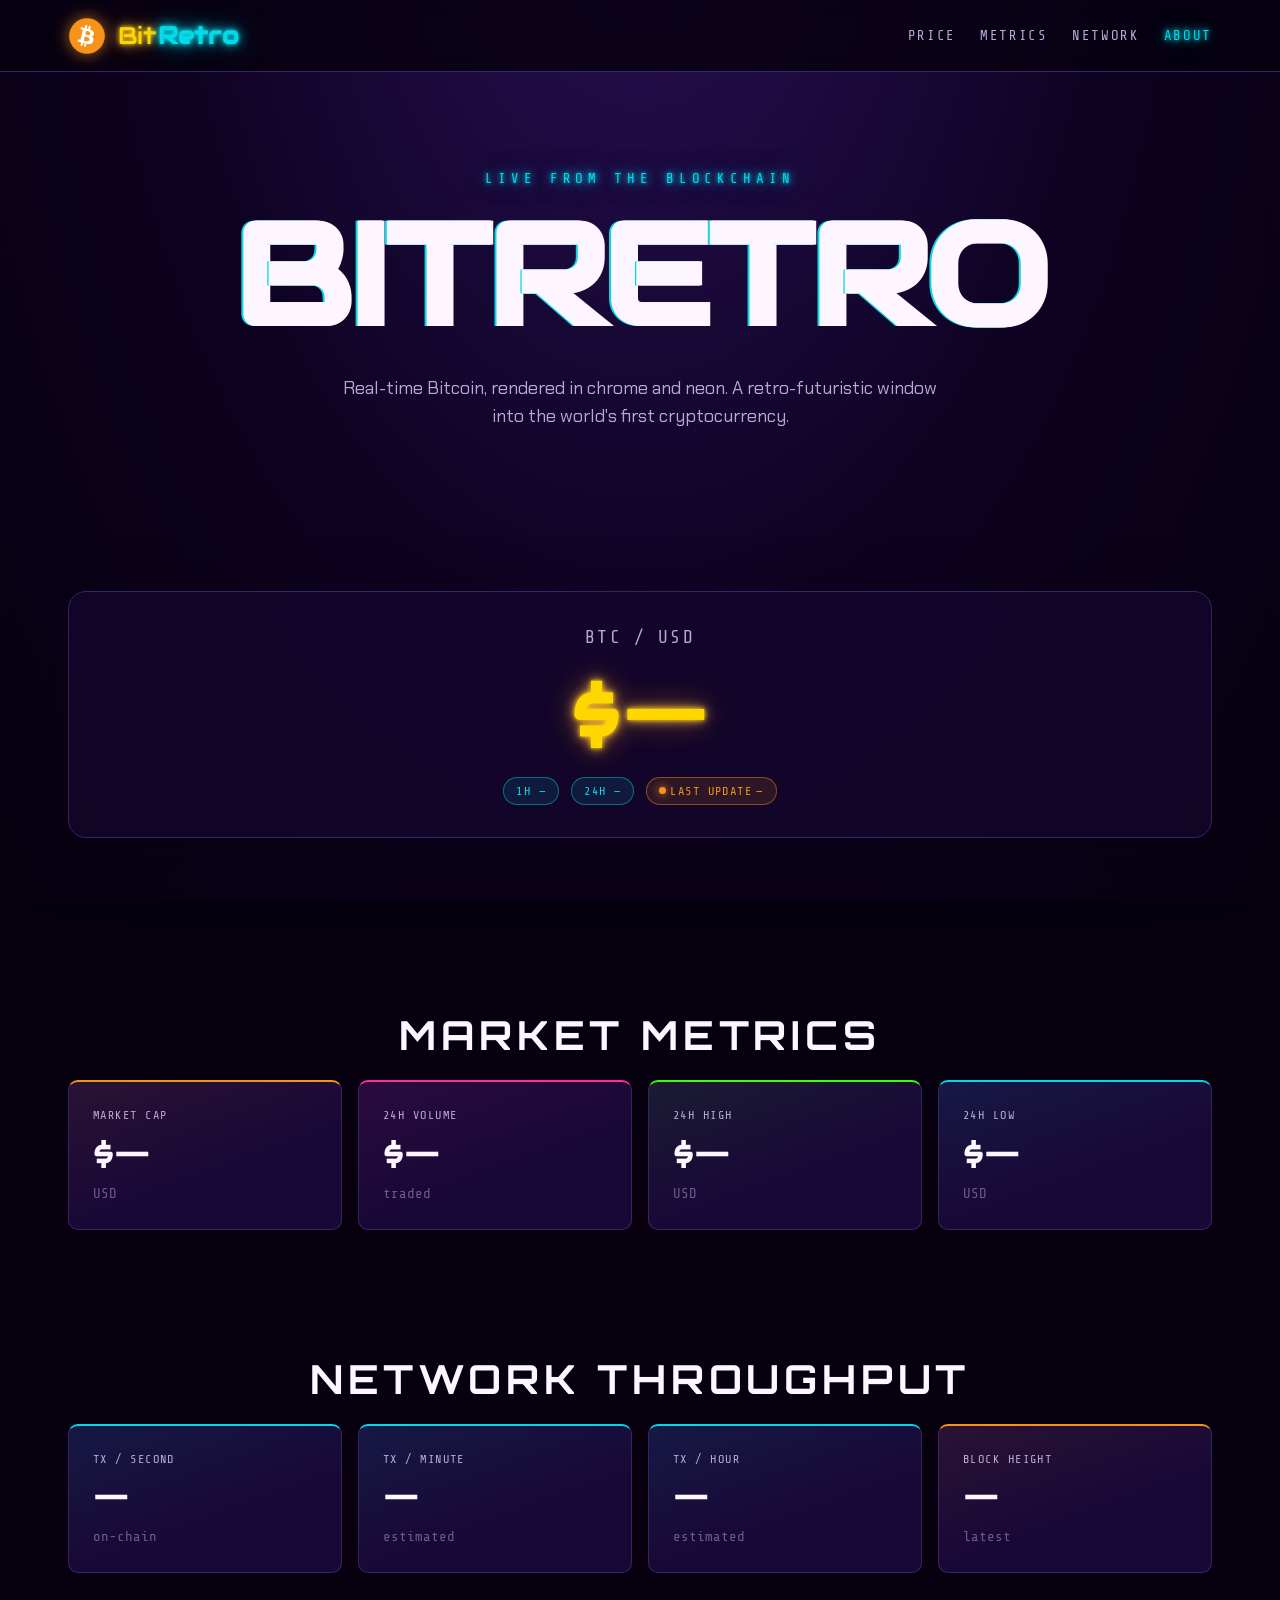
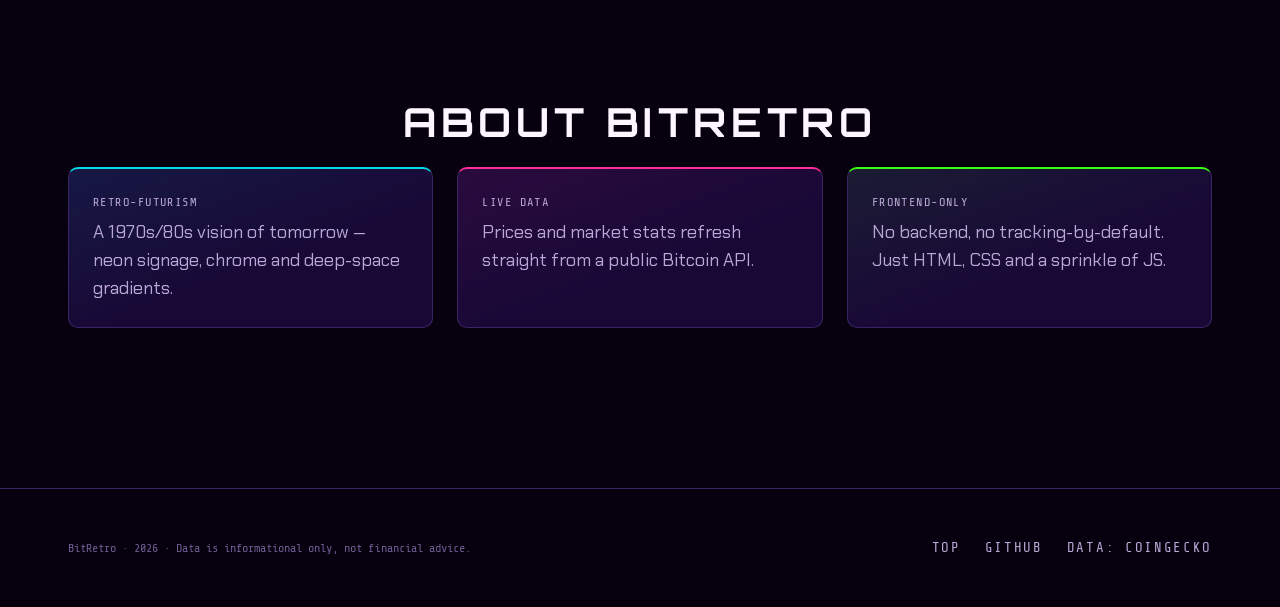
==== index.html @ c6a6f0e5 "feat(T02): base HTML/CSS/JS structure - index.html: semantic page shell — header (inline Bitcoin log" ====
<!DOCTYPE html>
<html lang="en">
<head>
  <meta charset="UTF-8" />
  <meta name="viewport" content="width=device-width, initial-scale=1.0" />
  <title>BitRetro — Live Bitcoin, Retro-Futurised</title>
  <meta name="description" content="BitRetro: real-time Bitcoin price and market data wrapped in a 1970s/80s retro-futuristic, glam-disco design." />

  <!-- T01 design system -->
  <link rel="stylesheet" href="css/fonts.css" />
  <link rel="stylesheet" href="css/tokens.css" />
  <link rel="stylesheet" href="css/animations.css" />
  <link rel="stylesheet" href="css/components.css" />
  <!-- T02 structure -->
  <link rel="stylesheet" href="css/base.css" />
  <link rel="stylesheet" href="css/layout.css" />
</head>
<body>
  <a class="skip-link" href="#main">Skip to content</a>

  <!-- ===================== HEADER ===================== -->
  <header class="site-header">
    <div class="container site-header__inner">
      <a class="brand" href="#top" aria-label="BitRetro home">
        <!-- Bitcoin logo (inline SVG) -->
        <svg class="brand__logo" viewBox="0 0 64 64" role="img" aria-label="Bitcoin logo">
          <circle cx="32" cy="32" r="30" fill="#f7931a" />
          <path fill="#fff" d="M43.6 28.3c.6-3.9-2.4-6-6.4-7.4l1.3-5.2-3.2-.8-1.3 5c-.8-.2-1.7-.4-2.6-.6l1.3-5.1-3.2-.8-1.3 5.2c-.7-.2-1.4-.3-2-.5v0l-4.4-1.1-.8 3.4s2.4.5 2.3.6c1.3.3 1.5 1.2 1.5 1.9l-1.5 6c.1 0 .2.1.3.1-.1 0-.2-.1-.3-.1l-2.1 8.4c-.2.4-.6 1-1.5.8 0 .1-2.3-.6-2.3-.6l-1.6 3.7 4.2 1c.8.2 1.5.4 2.3.6l-1.3 5.3 3.2.8 1.3-5.2c.9.2 1.7.5 2.6.7l-1.3 5.1 3.2.8 1.3-5.3c5.4 1 9.5.6 11.2-4.3 1.4-3.9-.1-6.2-2.9-7.7 2.1-.5 3.6-1.8 4-4.6zm-7.2 10.2c-1 3.9-7.5 1.8-9.7 1.3l1.7-6.9c2.1.5 8.9 1.6 8 5.6zm1-10.3c-.9 3.6-6.4 1.8-8.2 1.3l1.6-6.3c1.8.5 7.5 1.3 6.6 5z" />
        </svg>
        <span class="brand__name">Bit<b>Retro</b></span>
      </a>

      <nav class="nav" id="primary-nav" aria-label="Primary">
        <a class="nav__link" href="#price" aria-current="page">Price</a>
        <a class="nav__link" href="#metrics">Metrics</a>
        <a class="nav__link" href="#network">Network</a>
        <a class="nav__link" href="#about">About</a>
      </nav>

      <button class="nav-toggle" type="button" aria-expanded="false" aria-controls="primary-nav" aria-label="Toggle navigation">
        <span class="nav-toggle__bar" aria-hidden="true"></span>
      </button>
    </div>
  </header>

  <!-- ===================== MAIN ===================== -->
  <main class="main" id="main">
    <span id="top"></span>

    <!-- Hero -->
    <section class="hero container" aria-labelledby="hero-title">
      <p class="eyebrow hero__eyebrow">
        <span class="pill__dot anim-blink" style="color:var(--color-neon-green)"></span>
        Live from the blockchain
      </p>
      <h1 class="hero__title glitch" id="hero-title" data-text="BITRETRO">BITRETRO</h1>
      <p class="hero__subtitle">
        Real-time Bitcoin, rendered in chrome and neon. A retro-futuristic
        window into the world's first cryptocurrency.
      </p>
    </section>

    <!-- Price board -->
    <section class="section container" id="price" aria-labelledby="price-title">
      <h2 class="sr-only" id="price-title">Bitcoin price</h2>
      <div class="panel price-board">
        <div class="price-board__main">
          <span class="price-board__label">BTC / USD</span>
          <span class="price-board__price" id="btc-price" data-field="price">$—</span>
          <div class="price-board__deltas">
            <span class="pill" id="btc-change-1h" data-field="change1h">1h —</span>
            <span class="pill" id="btc-change-24h" data-field="change24h">24h —</span>
            <span class="pill pill--gold"><span class="pill__dot"></span>Last update <span id="last-update" data-field="updated">—</span></span>
          </div>
        </div>
      </div>
    </section>

    <!-- Market metrics -->
    <section class="section container" id="metrics" aria-labelledby="metrics-title">
      <div class="section__head">
        <h2 class="section__title">Market Metrics</h2>
      </div>
      <div class="stats">
        <article class="card card--gold">
          <span class="card__label">Market Cap</span>
          <span class="card__value" id="market-cap" data-field="marketCap">$—</span>
          <span class="card__sub">USD</span>
        </article>
        <article class="card card--magenta">
          <span class="card__label">24h Volume</span>
          <span class="card__value" id="volume" data-field="volume">$—</span>
          <span class="card__sub">traded</span>
        </article>
        <article class="card card--green">
          <span class="card__label">24h High</span>
          <span class="card__value" id="high-24h" data-field="high24h">$—</span>
          <span class="card__sub">USD</span>
        </article>
        <article class="card">
          <span class="card__label">24h Low</span>
          <span class="card__value" id="low-24h" data-field="low24h">$—</span>
          <span class="card__sub">USD</span>
        </article>
      </div>
    </section>

    <!-- Network throughput -->
    <section class="section container" id="network" aria-labelledby="network-title">
      <div class="section__head">
        <h2 class="section__title">Network Throughput</h2>
      </div>
      <div class="stats">
        <article class="card">
          <span class="card__label">Tx / Second</span>
          <span class="card__value" id="tps" data-field="tps">—</span>
          <span class="card__sub">on-chain</span>
        </article>
        <article class="card">
          <span class="card__label">Tx / Minute</span>
          <span class="card__value" id="tpm" data-field="tpm">—</span>
          <span class="card__sub">estimated</span>
        </article>
        <article class="card">
          <span class="card__label">Tx / Hour</span>
          <span class="card__value" id="tph" data-field="tph">—</span>
          <span class="card__sub">estimated</span>
        </article>
        <article class="card card--gold">
          <span class="card__label">Block Height</span>
          <span class="card__value" id="block-height" data-field="blockHeight">—</span>
          <span class="card__sub">latest</span>
        </article>
      </div>
    </section>

    <!-- About -->
    <section class="section container" id="about" aria-labelledby="about-title">
      <div class="section__head">
        <h2 class="section__title">About BitRetro</h2>
      </div>
      <div class="about__grid">
        <div class="card">
          <span class="card__label">Retro-futurism</span>
          <p style="color:var(--color-ink-muted)">A 1970s/80s vision of tomorrow — neon signage, chrome and deep-space gradients.</p>
        </div>
        <div class="card card--magenta">
          <span class="card__label">Live data</span>
          <p style="color:var(--color-ink-muted)">Prices and market stats refresh straight from a public Bitcoin API.</p>
        </div>
        <div class="card card--green">
          <span class="card__label">Frontend-only</span>
          <p style="color:var(--color-ink-muted)">No backend, no tracking-by-default. Just HTML, CSS and a sprinkle of JS.</p>
        </div>
      </div>
    </section>
  </main>

  <!-- ===================== FOOTER ===================== -->
  <footer class="site-footer">
    <div class="container site-footer__inner">
      <p class="site-footer__note">
        BitRetro &middot; <span id="year">2026</span> &middot; Data is informational only, not financial advice.
      </p>
      <nav class="site-footer__links" aria-label="Footer">
        <a class="nav__link" href="#top">Top</a>
        <a class="nav__link" href="https://github.com/agntdev/bitretro" rel="noopener" target="_blank">GitHub</a>
        <a class="nav__link" href="https://www.coingecko.com" rel="noopener" target="_blank">Data: CoinGecko</a>
      </nav>
    </div>
  </footer>

  <!-- T02 base behaviour -->
  <script src="js/main.js" defer></script>
</body>
</html>
---- css/fonts.css ----
/* ============================================================================
   BitRetro — Typography / Webfonts
   T01: Design System with Retro-Futuristic Aesthetics
   ----------------------------------------------------------------------------
   Curated 1970s/1980s-flavoured typefaces, loaded from Google Fonts:

     Audiowide      — chrome/retro display, big numerals & hero text
     Orbitron       — geometric sci-fi headings
     Chakra Petch   — squared techno body text
     Share Tech Mono— terminal mono for data read-outs
     VT323          — CRT/arcade monospace
     Press Start 2P — 8-bit pixel accents

   `display=swap` keeps text visible while the fonts download.
   ========================================================================== */

@import url("https://fonts.googleapis.com/css2?family=Audiowide&family=Orbitron:wght@400;600;700;900&family=Chakra+Petch:wght@300;400;500;600;700&family=Share+Tech+Mono&family=VT323&family=Press+Start+2P&display=swap");
---- css/tokens.css ----
/* ============================================================================
   BitRetro — Design Tokens
   T01: Design System with Retro-Futuristic Aesthetics
   ----------------------------------------------------------------------------
   A single source of truth for color, typography, spacing, radii, shadows and
   neon glow effects. Everything downstream (layout, components, effects) reads
   from these CSS custom properties so the whole site stays visually coherent.

   Aesthetic: 1970s/1980s retro-futurism + glam-disco — deep-space backdrops,
   neon signage, chrome highlights and Bitcoin gold.
   ========================================================================== */

:root {
  /* --- Core palette: Neon ------------------------------------------------ */
  --color-neon-magenta: #ff2d95;
  --color-neon-pink:    #ff4fd8;
  --color-neon-cyan:    #05d9e8;
  --color-neon-blue:    #2de2e6;
  --color-neon-purple:  #b026ff;
  --color-neon-violet:  #7a04eb;
  --color-neon-green:   #39ff14;
  --color-neon-orange:  #ff6b35;

  /* --- Brand: Bitcoin & disco gold -------------------------------------- */
  --color-bitcoin:      #f7931a;  /* canonical Bitcoin orange */
  --color-bitcoin-lite: #ffb84d;
  --color-gold:         #ffd700;
  --color-gold-deep:    #c89b00;

  /* --- Deep-space backdrops --------------------------------------------- */
  --color-bg-900: #07010f;  /* near-black, page base */
  --color-bg-800: #0d0220;  /* primary surface */
  --color-bg-700: #14072e;  /* raised surface */
  --color-bg-600: #1d0a40;  /* cards / panels */
  --color-bg-500: #2a1158;  /* hover / active */

  /* --- Ink ------------------------------------------------------------- */
  --color-ink:         #fdf5ff;  /* primary text */
  --color-ink-muted:   #b9a8d6;  /* secondary text */
  --color-ink-faint:   #6e5b91;  /* tertiary / disabled */
  --color-line:        #3a2363;  /* hairline borders */

  /* --- Semantic --------------------------------------------------------- */
  --color-up:    var(--color-neon-green);   /* price up   */
  --color-down:  var(--color-neon-magenta); /* price down */
  --color-accent:   var(--color-neon-cyan);
  --color-accent-2: var(--color-neon-magenta);

  /* --- Gradients -------------------------------------------------------- */
  --grad-sunset:  linear-gradient(120deg, #ff2d95 0%, #ff6b35 50%, #ffd700 100%);
  --grad-vapor:   linear-gradient(120deg, #b026ff 0%, #ff2d95 50%, #05d9e8 100%);
  --grad-chrome:  linear-gradient(180deg, #fdf5ff 0%, #b9a8d6 45%, #6e5b91 55%, #fdf5ff 100%);
  --grad-disco:   conic-gradient(from 0deg, #ff2d95, #b026ff, #05d9e8, #39ff14, #ffd700, #ff6b35, #ff2d95);
  --grad-space:   radial-gradient(ellipse at 50% -20%, #2a1158 0%, #0d0220 55%, #07010f 100%);

  /* --- Typography: families -------------------------------------------- */
  /* Loaded via fonts.css (Google Fonts). System fallbacks keep the layout
     readable before the webfonts arrive. */
  --font-display: "Audiowide", "Orbitron", "Trebuchet MS", sans-serif;
  --font-heading: "Orbitron", "Audiowide", "Trebuchet MS", sans-serif;
  --font-body:    "Chakra Petch", "Rajdhani", system-ui, sans-serif;
  --font-mono:    "Share Tech Mono", "VT323", ui-monospace, monospace;
  --font-crt:     "VT323", "Share Tech Mono", ui-monospace, monospace;
  --font-pixel:   "Press Start 2P", "VT323", monospace;

  /* --- Typography: fluid scale (clamp = mobile → desktop) -------------- */
  --fs-2xs: clamp(0.625rem, 0.60rem + 0.2vw, 0.75rem);
  --fs-xs:  clamp(0.75rem, 0.72rem + 0.25vw, 0.875rem);
  --fs-sm:  clamp(0.875rem, 0.84rem + 0.3vw, 1rem);
  --fs-md:  clamp(1rem, 0.95rem + 0.4vw, 1.125rem);
  --fs-lg:  clamp(1.25rem, 1.10rem + 0.7vw, 1.5rem);
  --fs-xl:  clamp(1.75rem, 1.40rem + 1.6vw, 2.5rem);
  --fs-2xl: clamp(2.5rem, 1.90rem + 3vw, 4rem);
  --fs-3xl: clamp(3.25rem, 2.20rem + 5vw, 6rem);
  --fs-hero: clamp(4rem, 2.5rem + 8vw, 9rem);

  --lh-tight: 1.05;
  --lh-snug:  1.25;
  --lh-base:  1.55;

  --ls-tight:  -0.01em;
  --ls-normal: 0.01em;
  --ls-wide:   0.12em;
  --ls-mega:   0.35em;

  /* --- Spacing scale (4px base) ---------------------------------------- */
  --space-0:  0;
  --space-1:  0.25rem;
  --space-2:  0.5rem;
  --space-3:  0.75rem;
  --space-4:  1rem;
  --space-5:  1.5rem;
  --space-6:  2rem;
  --space-7:  3rem;
  --space-8:  4rem;
  --space-9:  6rem;
  --space-10: 8rem;

  /* --- Layout ----------------------------------------------------------- */
  --container-max: 1240px;
  --container-pad: clamp(1rem, 4vw, 3rem);
  --header-h: 4.5rem;

  /* --- Radii ------------------------------------------------------------ */
  --radius-sm:  4px;
  --radius-md:  10px;
  --radius-lg:  18px;
  --radius-xl:  28px;
  --radius-pill: 999px;

  /* --- Borders ---------------------------------------------------------- */
  --border-hair: 1px solid var(--color-line);
  --border-neon: 1px solid color-mix(in srgb, var(--color-neon-cyan) 60%, transparent);

  /* --- Shadows & neon glows -------------------------------------------- */
  --shadow-1: 0 2px 10px rgba(0, 0, 0, 0.45);
  --shadow-2: 0 8px 30px rgba(0, 0, 0, 0.55);
  --shadow-panel: 0 18px 60px rgba(8, 1, 20, 0.7);

  /* Reusable neon halos — apply as text-shadow or box-shadow */
  --glow-cyan:    0 0 4px #05d9e8, 0 0 12px #05d9e8, 0 0 28px rgba(5, 217, 232, 0.55);
  --glow-magenta: 0 0 4px #ff2d95, 0 0 12px #ff2d95, 0 0 28px rgba(255, 45, 149, 0.55);
  --glow-purple:  0 0 4px #b026ff, 0 0 12px #b026ff, 0 0 30px rgba(176, 38, 255, 0.55);
  --glow-gold:    0 0 4px #ffd700, 0 0 12px #ffb84d, 0 0 30px rgba(247, 147, 26, 0.55);
  --glow-green:   0 0 4px #39ff14, 0 0 12px #39ff14, 0 0 28px rgba(57, 255, 20, 0.5);
  --glow-soft:    0 0 18px rgba(176, 38, 255, 0.35);

  /* --- Motion ----------------------------------------------------------- */
  --ease-out:  cubic-bezier(0.16, 1, 0.3, 1);
  --ease-in-out: cubic-bezier(0.65, 0, 0.35, 1);
  --ease-back: cubic-bezier(0.34, 1.56, 0.64, 1);
  --dur-fast: 140ms;
  --dur-med:  280ms;
  --dur-slow: 600ms;

  /* --- Elevation / z-index --------------------------------------------- */
  --z-bg:      0;
  --z-base:    1;
  --z-overlay: 50;
  --z-header:  100;
  --z-modal:   1000;
}

/* Honour user preference for reduced motion at the token layer so every
   animation defined elsewhere can opt into stillness. */
@media (prefers-reduced-motion: reduce) {
  :root {
    --dur-fast: 0ms;
    --dur-med:  0ms;
    --dur-slow: 0ms;
  }
}
---- css/animations.css ----
/* ============================================================================
   BitRetro — Animations & Glitch Primitives
   T01: Design System with Retro-Futuristic Aesthetics
   ----------------------------------------------------------------------------
   Reusable keyframes + utility classes that any component can opt into.
   Effect *applications* (scanline overlay, disco ball, etc.) live in T05;
   this file ships the shared motion vocabulary they build on.
   ========================================================================== */

/* --- Keyframes --------------------------------------------------------- */

/* Steady neon breathing — pulses a text/box glow up and down. */
@keyframes neon-pulse {
  0%, 100% { filter: brightness(1);    opacity: 1; }
  50%      { filter: brightness(1.35); opacity: 0.92; }
}

/* Flicker like a tired neon tube. */
@keyframes neon-flicker {
  0%, 18%, 22%, 25%, 53%, 57%, 100% { opacity: 1; }
  20%, 24%, 55% { opacity: 0.35; }
}

/* RGB split glitch — chromatic aberration shudder. */
@keyframes glitch-shift {
  0%   { transform: translate(0); }
  20%  { transform: translate(-2px, 1px); }
  40%  { transform: translate(2px, -1px); }
  60%  { transform: translate(-1px, -1px); }
  80%  { transform: translate(1px, 1px); }
  100% { transform: translate(0); }
}

/* Clip-path jitter used by the ::before/::after glitch layers. */
@keyframes glitch-clip {
  0%   { clip-path: inset(0 0 85% 0); }
  20%  { clip-path: inset(40% 0 40% 0); }
  40%  { clip-path: inset(75% 0 5% 0); }
  60%  { clip-path: inset(15% 0 60% 0); }
  80%  { clip-path: inset(55% 0 25% 0); }
  100% { clip-path: inset(0 0 90% 0); }
}

/* Scanlines drifting down a CRT. */
@keyframes scanline-drift {
  from { background-position-y: 0; }
  to   { background-position-y: 100vh; }
}

/* Slow rotation for the disco ball / radial accents. */
@keyframes spin {
  to { transform: rotate(360deg); }
}

/* Animated gradient wash for chrome/vapor text. */
@keyframes gradient-pan {
  0%   { background-position: 0% 50%; }
  50%  { background-position: 100% 50%; }
  100% { background-position: 0% 50%; }
}

/* Gentle float for hero elements. */
@keyframes float {
  0%, 100% { transform: translateY(0); }
  50%      { transform: translateY(-10px); }
}

/* Fade + rise entrance. */
@keyframes rise-in {
  from { opacity: 0; transform: translateY(16px); }
  to   { opacity: 1; transform: translateY(0); }
}

/* Blink for CRT cursors / live dots. */
@keyframes blink {
  0%, 49%  { opacity: 1; }
  50%, 100% { opacity: 0.15; }
}

/* --- Utility classes --------------------------------------------------- */

.anim-pulse   { animation: neon-pulse 2.6s ease-in-out infinite; }
.anim-flicker { animation: neon-flicker 4s steps(1) infinite; }
.anim-float   { animation: float 6s ease-in-out infinite; }
.anim-spin    { animation: spin 12s linear infinite; }
.anim-blink   { animation: blink 1.1s steps(1) infinite; }
.anim-rise    { animation: rise-in var(--dur-slow) var(--ease-out) both; }

/* Drop-in glitch text. Wrap text and mirror it into a `data-text` attribute:
   <span class="glitch" data-text="BITRETRO">BITRETRO</span> */
.glitch {
  position: relative;
  display: inline-block;
}
.glitch::before,
.glitch::after {
  content: attr(data-text);
  position: absolute;
  inset: 0;
  pointer-events: none;
}
.glitch::before {
  left: 2px;
  text-shadow: -2px 0 var(--color-neon-magenta);
  animation: glitch-clip 2.6s steps(2) infinite, glitch-shift 2.6s ease-in-out infinite;
}
.glitch::after {
  left: -2px;
  text-shadow: -2px 0 var(--color-neon-cyan);
  animation: glitch-clip 3.1s steps(2) infinite reverse, glitch-shift 3.1s ease-in-out infinite reverse;
}

/* One-shot glitch burst — add the class, e.g. on a data refresh, then remove. */
.glitch-burst {
  animation: glitch-shift 320ms steps(2) 1;
}

/* Animated gradient text helper. */
.text-gradient {
  background: var(--grad-vapor);
  background-size: 220% 220%;
  -webkit-background-clip: text;
  background-clip: text;
  color: transparent;
  animation: gradient-pan 8s ease infinite;
}

/* Respect reduced-motion: freeze everything in a calm resting state. */
@media (prefers-reduced-motion: reduce) {
  .anim-pulse, .anim-flicker, .anim-float, .anim-spin, .anim-blink,
  .anim-rise, .glitch::before, .glitch::after, .glitch-burst, .text-gradient {
    animation: none !important;
  }
  .glitch::before, .glitch::after { opacity: 0; }
}
---- css/components.css ----
/* ============================================================================
   BitRetro — UI Component Templates
   T01: Design System with Retro-Futuristic Aesthetics
   ----------------------------------------------------------------------------
   Reusable, token-driven component classes (buttons, cards, pills, panels,
   badges). BEM-friendly naming so the page layout built in T02 can compose
   them directly. Showcased live in styleguide.html.
   ========================================================================== */

/* --- Buttons ---------------------------------------------------------- */
.btn {
  --btn-accent: var(--color-neon-cyan);
  display: inline-flex;
  align-items: center;
  gap: var(--space-2);
  padding: var(--space-3) var(--space-5);
  font-family: var(--font-heading);
  font-size: var(--fs-sm);
  font-weight: 600;
  letter-spacing: var(--ls-wide);
  text-transform: uppercase;
  text-decoration: none;
  color: var(--color-ink);
  background: color-mix(in srgb, var(--btn-accent) 12%, transparent);
  border: 1px solid var(--btn-accent);
  border-radius: var(--radius-pill);
  cursor: pointer;
  transition: transform var(--dur-fast) var(--ease-out),
              box-shadow var(--dur-med) var(--ease-out),
              background var(--dur-med) var(--ease-out);
}
.btn:hover {
  background: color-mix(in srgb, var(--btn-accent) 24%, transparent);
  box-shadow: 0 0 4px var(--btn-accent), 0 0 18px color-mix(in srgb, var(--btn-accent) 60%, transparent);
  transform: translateY(-2px);
}
.btn:active { transform: translateY(0); }
.btn:focus-visible {
  outline: 2px solid var(--color-gold);
  outline-offset: 3px;
}
.btn--primary { --btn-accent: var(--color-neon-magenta); }
.btn--gold    { --btn-accent: var(--color-bitcoin); }
.btn--ghost {
  background: transparent;
  border-color: var(--color-line);
  color: var(--color-ink-muted);
}
.btn--ghost:hover {
  color: var(--color-ink);
  border-color: var(--color-neon-cyan);
}

/* --- Pills / badges --------------------------------------------------- */
.pill {
  display: inline-flex;
  align-items: center;
  gap: var(--space-1);
  padding: var(--space-1) var(--space-3);
  font-family: var(--font-mono);
  font-size: var(--fs-2xs);
  letter-spacing: var(--ls-wide);
  text-transform: uppercase;
  color: var(--color-neon-cyan);
  background: color-mix(in srgb, var(--color-neon-cyan) 10%, transparent);
  border: 1px solid color-mix(in srgb, var(--color-neon-cyan) 45%, transparent);
  border-radius: var(--radius-pill);
}
.pill--up   { color: var(--color-up);   background: color-mix(in srgb, var(--color-up) 10%, transparent);   border-color: color-mix(in srgb, var(--color-up) 45%, transparent); }
.pill--down { color: var(--color-down); background: color-mix(in srgb, var(--color-down) 10%, transparent); border-color: color-mix(in srgb, var(--color-down) 45%, transparent); }
.pill--gold { color: var(--color-bitcoin); background: color-mix(in srgb, var(--color-bitcoin) 12%, transparent); border-color: color-mix(in srgb, var(--color-bitcoin) 45%, transparent); }

/* Live indicator dot */
.pill__dot {
  width: 7px;
  height: 7px;
  border-radius: 50%;
  background: currentColor;
  box-shadow: 0 0 8px currentColor;
}

/* --- Panel / surface -------------------------------------------------- */
.panel {
  position: relative;
  padding: var(--space-6);
  background: color-mix(in srgb, var(--color-bg-700) 75%, transparent);
  border: 1px solid var(--color-line);
  border-radius: var(--radius-lg);
  box-shadow: var(--shadow-panel);
  backdrop-filter: blur(6px);
}

/* --- Stat / data card ------------------------------------------------- */
.card {
  --card-accent: var(--color-neon-cyan);
  position: relative;
  display: flex;
  flex-direction: column;
  gap: var(--space-2);
  padding: var(--space-5);
  background:
    linear-gradient(160deg,
      color-mix(in srgb, var(--card-accent) 8%, transparent) 0%,
      transparent 60%),
    color-mix(in srgb, var(--color-bg-600) 80%, transparent);
  border: 1px solid var(--color-line);
  border-top: 2px solid var(--card-accent);
  border-radius: var(--radius-md);
  overflow: hidden;
  transition: transform var(--dur-med) var(--ease-out),
              box-shadow var(--dur-med) var(--ease-out);
}
.card:hover {
  transform: translateY(-3px);
  box-shadow: 0 12px 40px rgba(8, 1, 20, 0.7),
              0 0 22px color-mix(in srgb, var(--card-accent) 35%, transparent);
}
.card--gold    { --card-accent: var(--color-bitcoin); }
.card--magenta { --card-accent: var(--color-neon-magenta); }
.card--green   { --card-accent: var(--color-neon-green); }

.card__label {
  font-family: var(--font-mono);
  font-size: var(--fs-2xs);
  letter-spacing: var(--ls-wide);
  text-transform: uppercase;
  color: var(--color-ink-muted);
}
.card__value {
  font-family: var(--font-display);
  font-size: var(--fs-xl);
  line-height: var(--lh-tight);
  color: var(--color-ink);
}
.card__sub {
  font-family: var(--font-mono);
  font-size: var(--fs-xs);
  color: var(--color-ink-faint);
}

/* --- Section heading -------------------------------------------------- */
.eyebrow {
  font-family: var(--font-mono);
  font-size: var(--fs-xs);
  letter-spacing: var(--ls-mega);
  text-transform: uppercase;
  color: var(--color-neon-cyan);
  text-shadow: var(--glow-cyan);
}

/* --- Divider ---------------------------------------------------------- */
.hr-neon {
  height: 1px;
  border: 0;
  background: linear-gradient(90deg, transparent, var(--color-neon-purple), transparent);
  box-shadow: var(--glow-soft);
}
---- css/base.css ----
/* ============================================================================
   BitRetro — Base / Reset
   T02: Base HTML/CSS/JS Structure
   ----------------------------------------------------------------------------
   A light modern reset plus document-level defaults, all driven by the T01
   design tokens.
   ========================================================================== */

*, *::before, *::after { box-sizing: border-box; }

* { margin: 0; }

html { -webkit-text-size-adjust: 100%; scroll-behavior: smooth; }

body {
  min-height: 100vh;
  font-family: var(--font-body);
  font-size: var(--fs-md);
  line-height: var(--lh-base);
  color: var(--color-ink);
  background-color: var(--color-bg-900);
  background-image: var(--grad-space);
  background-attachment: fixed;
  -webkit-font-smoothing: antialiased;
  text-rendering: optimizeLegibility;
}

img, svg, video, canvas { display: block; max-width: 100%; }

a { color: var(--color-neon-cyan); text-decoration: none; }
a:hover { color: var(--color-neon-pink); }

ul, ol { list-style: none; padding: 0; }

button { font: inherit; color: inherit; }

h1, h2, h3, h4 {
  font-family: var(--font-heading);
  line-height: var(--lh-tight);
  font-weight: 700;
}

:focus-visible {
  outline: 2px solid var(--color-gold);
  outline-offset: 3px;
}

/* Visually-hidden but available to assistive tech. */
.sr-only {
  position: absolute;
  width: 1px; height: 1px;
  padding: 0; margin: -1px;
  overflow: hidden;
  clip: rect(0, 0, 0, 0);
  white-space: nowrap;
  border: 0;
}

/* Skip link for keyboard users. */
.skip-link {
  position: absolute;
  left: var(--space-3);
  top: -120%;
  z-index: var(--z-modal);
  padding: var(--space-2) var(--space-4);
  background: var(--color-bg-600);
  border: 1px solid var(--color-neon-cyan);
  border-radius: var(--radius-md);
  transition: top var(--dur-fast) var(--ease-out);
}
.skip-link:focus { top: var(--space-3); }

/* Shared layout container. */
.container {
  width: 100%;
  max-width: var(--container-max);
  margin-inline: auto;
  padding-inline: var(--container-pad);
}
---- css/layout.css ----
/* ============================================================================
   BitRetro — Layout (header / main / footer)
   T02: Base HTML/CSS/JS Structure
   ----------------------------------------------------------------------------
   BEM-named structural blocks for the page shell and the price board. Visual
   polish (responsive breakpoints, advanced effects) is layered on in T04/T05.
   ========================================================================== */

/* --- Site header ------------------------------------------------------ */
.site-header {
  position: sticky;
  top: 0;
  z-index: var(--z-header);
  display: flex;
  align-items: center;
  min-height: var(--header-h);
  background: color-mix(in srgb, var(--color-bg-900) 80%, transparent);
  border-bottom: var(--border-hair);
  backdrop-filter: blur(10px);
}
.site-header__inner {
  display: flex;
  align-items: center;
  justify-content: space-between;
  gap: var(--space-4);
  width: 100%;
}
.brand {
  display: inline-flex;
  align-items: center;
  gap: var(--space-3);
  font-family: var(--font-display);
  font-size: var(--fs-lg);
  letter-spacing: var(--ls-normal);
  color: var(--color-ink);
}
.brand__logo {
  width: 38px;
  height: 38px;
  filter: drop-shadow(0 0 8px rgba(247, 147, 26, 0.7));
}
.brand__name { color: var(--color-gold); text-shadow: var(--glow-gold); }
.brand__name b { color: var(--color-neon-cyan); text-shadow: var(--glow-cyan); }

/* Primary navigation */
.nav { display: flex; align-items: center; gap: var(--space-5); }
.nav__link {
  font-family: var(--font-mono);
  font-size: var(--fs-xs);
  letter-spacing: var(--ls-wide);
  text-transform: uppercase;
  color: var(--color-ink-muted);
  transition: color var(--dur-fast) var(--ease-out), text-shadow var(--dur-med);
}
.nav__link:hover,
.nav__link[aria-current="page"] {
  color: var(--color-neon-cyan);
  text-shadow: var(--glow-cyan);
}

/* Hamburger toggle (hidden on desktop, wired in T04) */
.nav-toggle {
  display: none;
  width: 44px; height: 44px;
  background: transparent;
  border: 1px solid var(--color-line);
  border-radius: var(--radius-md);
  cursor: pointer;
}
.nav-toggle__bar,
.nav-toggle__bar::before,
.nav-toggle__bar::after {
  content: "";
  display: block;
  width: 20px; height: 2px;
  margin: 0 auto;
  background: var(--color-neon-cyan);
  box-shadow: var(--glow-cyan);
  transition: transform var(--dur-fast) var(--ease-out);
}
.nav-toggle__bar { position: relative; }
.nav-toggle__bar::before { position: absolute; top: -6px; }
.nav-toggle__bar::after  { position: absolute; top: 6px; }

/* --- Main / hero ------------------------------------------------------ */
.main { display: block; }

.hero {
  padding-block: var(--space-9) var(--space-7);
  text-align: center;
}
.hero__eyebrow { justify-content: center; }
.hero__title {
  font-family: var(--font-display);
  font-size: var(--fs-hero);
  letter-spacing: var(--ls-tight);
  margin-block: var(--space-3);
}
.hero__subtitle {
  max-width: 56ch;
  margin: var(--space-3) auto 0;
  color: var(--color-ink-muted);
  font-size: var(--fs-md);
}

/* --- Price board ------------------------------------------------------ */
.price-board {
  display: grid;
  gap: var(--space-5);
  margin-block: var(--space-7);
}
.price-board__main {
  display: flex;
  flex-direction: column;
  align-items: center;
  gap: var(--space-3);
  text-align: center;
}
.price-board__label {
  font-family: var(--font-mono);
  letter-spacing: var(--ls-wide);
  text-transform: uppercase;
  color: var(--color-ink-muted);
}
.price-board__price {
  font-family: var(--font-display);
  font-size: var(--fs-3xl);
  line-height: var(--lh-tight);
  color: var(--color-gold);
  text-shadow: var(--glow-gold);
}
.price-board__deltas {
  display: flex;
  flex-wrap: wrap;
  gap: var(--space-3);
  justify-content: center;
}

/* Stat grid (uses .card from components.css) */
.stats {
  display: grid;
  grid-template-columns: repeat(4, 1fr);
  gap: var(--space-4);
}

/* Generic content section */
.section { padding-block: var(--space-8); }
.section__head { margin-bottom: var(--space-5); text-align: center; }
.section__title {
  font-family: var(--font-heading);
  font-size: var(--fs-xl);
  text-transform: uppercase;
  letter-spacing: var(--ls-wide);
}

/* About blurb */
.about__grid {
  display: grid;
  grid-template-columns: repeat(3, 1fr);
  gap: var(--space-5);
}

/* --- Footer ----------------------------------------------------------- */
.site-footer {
  margin-top: var(--space-9);
  padding-block: var(--space-7);
  border-top: var(--border-hair);
  background: color-mix(in srgb, var(--color-bg-900) 70%, transparent);
}
.site-footer__inner {
  display: flex;
  flex-wrap: wrap;
  align-items: center;
  justify-content: space-between;
  gap: var(--space-4);
}
.site-footer__links { display: flex; gap: var(--space-5); }
.site-footer__note {
  font-family: var(--font-mono);
  font-size: var(--fs-2xs);
  color: var(--color-ink-faint);
}
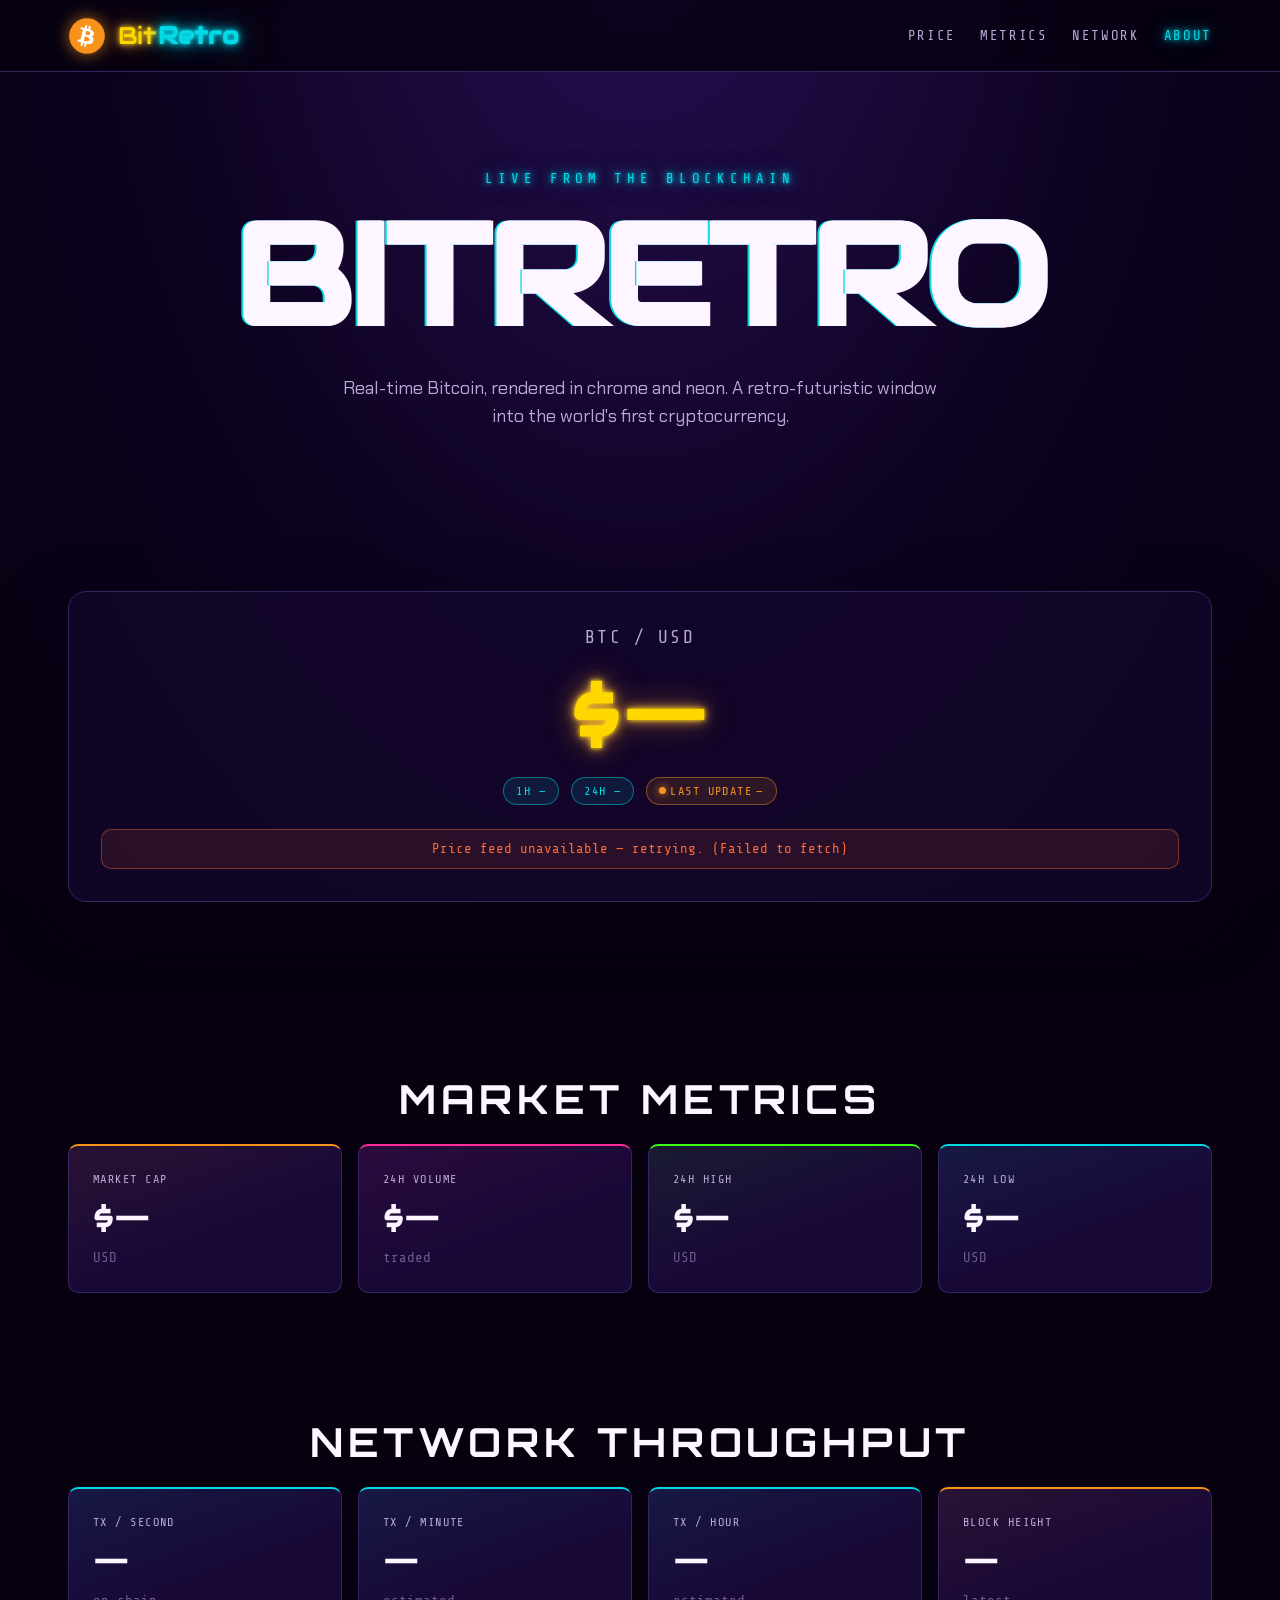
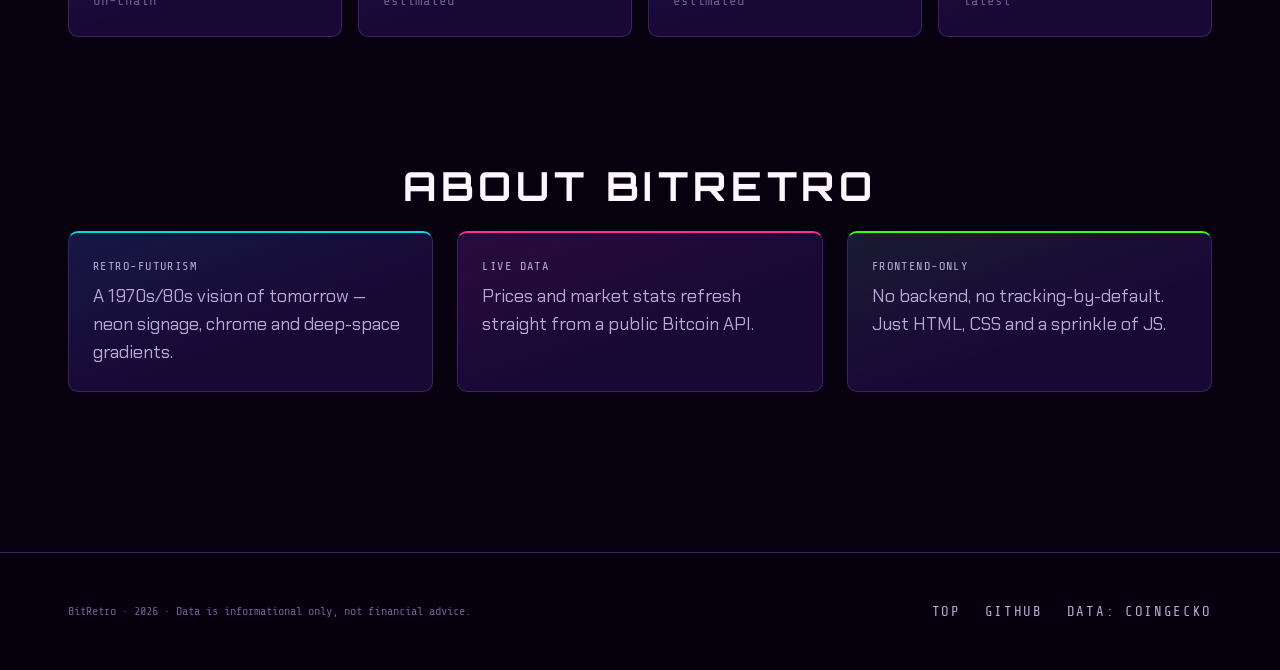
==== commit aac25cac: "feat(T03): real-time Bitcoin price tracking - js/price.js: live data layer   - CoinGecko markets API" ====
--- a/index.html
+++ b/index.html
@@ -14,6 +14,11 @@
   <!-- T02 structure -->
   <link rel="stylesheet" href="css/base.css" />
   <link rel="stylesheet" href="css/layout.css" />
+  <!-- T03 live data states -->
+  <link rel="stylesheet" href="css/data.css" />
+  <!-- Warm up the data APIs -->
+  <link rel="preconnect" href="https://api.coingecko.com" />
+  <link rel="preconnect" href="https://mempool.space" />
 </head>
 <body>
   <a class="skip-link" href="#main">Skip to content</a>
@@ -63,7 +68,7 @@
     <!-- Price board -->
     <section class="section container" id="price" aria-labelledby="price-title">
       <h2 class="sr-only" id="price-title">Bitcoin price</h2>
-      <div class="panel price-board">
+      <div class="panel price-board" aria-live="polite">
         <div class="price-board__main">
           <span class="price-board__label">BTC / USD</span>
           <span class="price-board__price" id="btc-price" data-field="price">$—</span>
@@ -73,6 +78,7 @@
             <span class="pill pill--gold"><span class="pill__dot"></span>Last update <span id="last-update" data-field="updated">—</span></span>
           </div>
         </div>
+        <p class="price-board__status" id="data-status" role="status" hidden></p>
       </div>
     </section>
 
@@ -81,7 +87,7 @@
       <div class="section__head">
         <h2 class="section__title">Market Metrics</h2>
       </div>
-      <div class="stats">
+      <div class="stats" aria-live="polite">
         <article class="card card--gold">
           <span class="card__label">Market Cap</span>
           <span class="card__value" id="market-cap" data-field="marketCap">$—</span>
@@ -110,7 +116,7 @@
       <div class="section__head">
         <h2 class="section__title">Network Throughput</h2>
       </div>
-      <div class="stats">
+      <div class="stats" aria-live="polite">
         <article class="card">
           <span class="card__label">Tx / Second</span>
           <span class="card__value" id="tps" data-field="tps">—</span>
@@ -172,5 +178,7 @@
 
   <!-- T02 base behaviour -->
   <script src="js/main.js" defer></script>
+  <!-- T03 live Bitcoin data -->
+  <script src="js/price.js" defer></script>
 </body>
 </html>
--- a/css/data.css
+++ b/css/data.css
@@ -0,0 +1,46 @@
+/* ============================================================================
+   BitRetro — Live Data States
+   T03: Real-Time Bitcoin Price Tracking
+   ----------------------------------------------------------------------------
+   Loading shimmer + status/error banner for the live data fields.
+   ========================================================================== */
+
+/* Skeleton shimmer applied to data fields while a fetch is in flight. */
+.is-loading {
+  position: relative;
+  color: transparent !important;
+  text-shadow: none !important;
+  border-radius: var(--radius-sm);
+  background-image: linear-gradient(
+    100deg,
+    color-mix(in srgb, var(--color-bg-500) 60%, transparent) 30%,
+    color-mix(in srgb, var(--color-neon-purple) 35%, transparent) 50%,
+    color-mix(in srgb, var(--color-bg-500) 60%, transparent) 70%
+  );
+  background-size: 200% 100%;
+  -webkit-background-clip: border-box;
+  background-clip: border-box;
+  animation: data-shimmer 1.1s ease-in-out infinite;
+}
+
+@keyframes data-shimmer {
+  from { background-position: 200% 0; }
+  to   { background-position: -200% 0; }
+}
+
+/* Status / error banner under the price board. */
+.price-board__status {
+  margin: 0;
+  padding: var(--space-2) var(--space-4);
+  font-family: var(--font-mono);
+  font-size: var(--fs-xs);
+  text-align: center;
+  color: var(--color-neon-orange);
+  background: color-mix(in srgb, var(--color-neon-orange) 10%, transparent);
+  border: 1px solid color-mix(in srgb, var(--color-neon-orange) 40%, transparent);
+  border-radius: var(--radius-md);
+}
+
+@media (prefers-reduced-motion: reduce) {
+  .is-loading { animation: none; }
+}
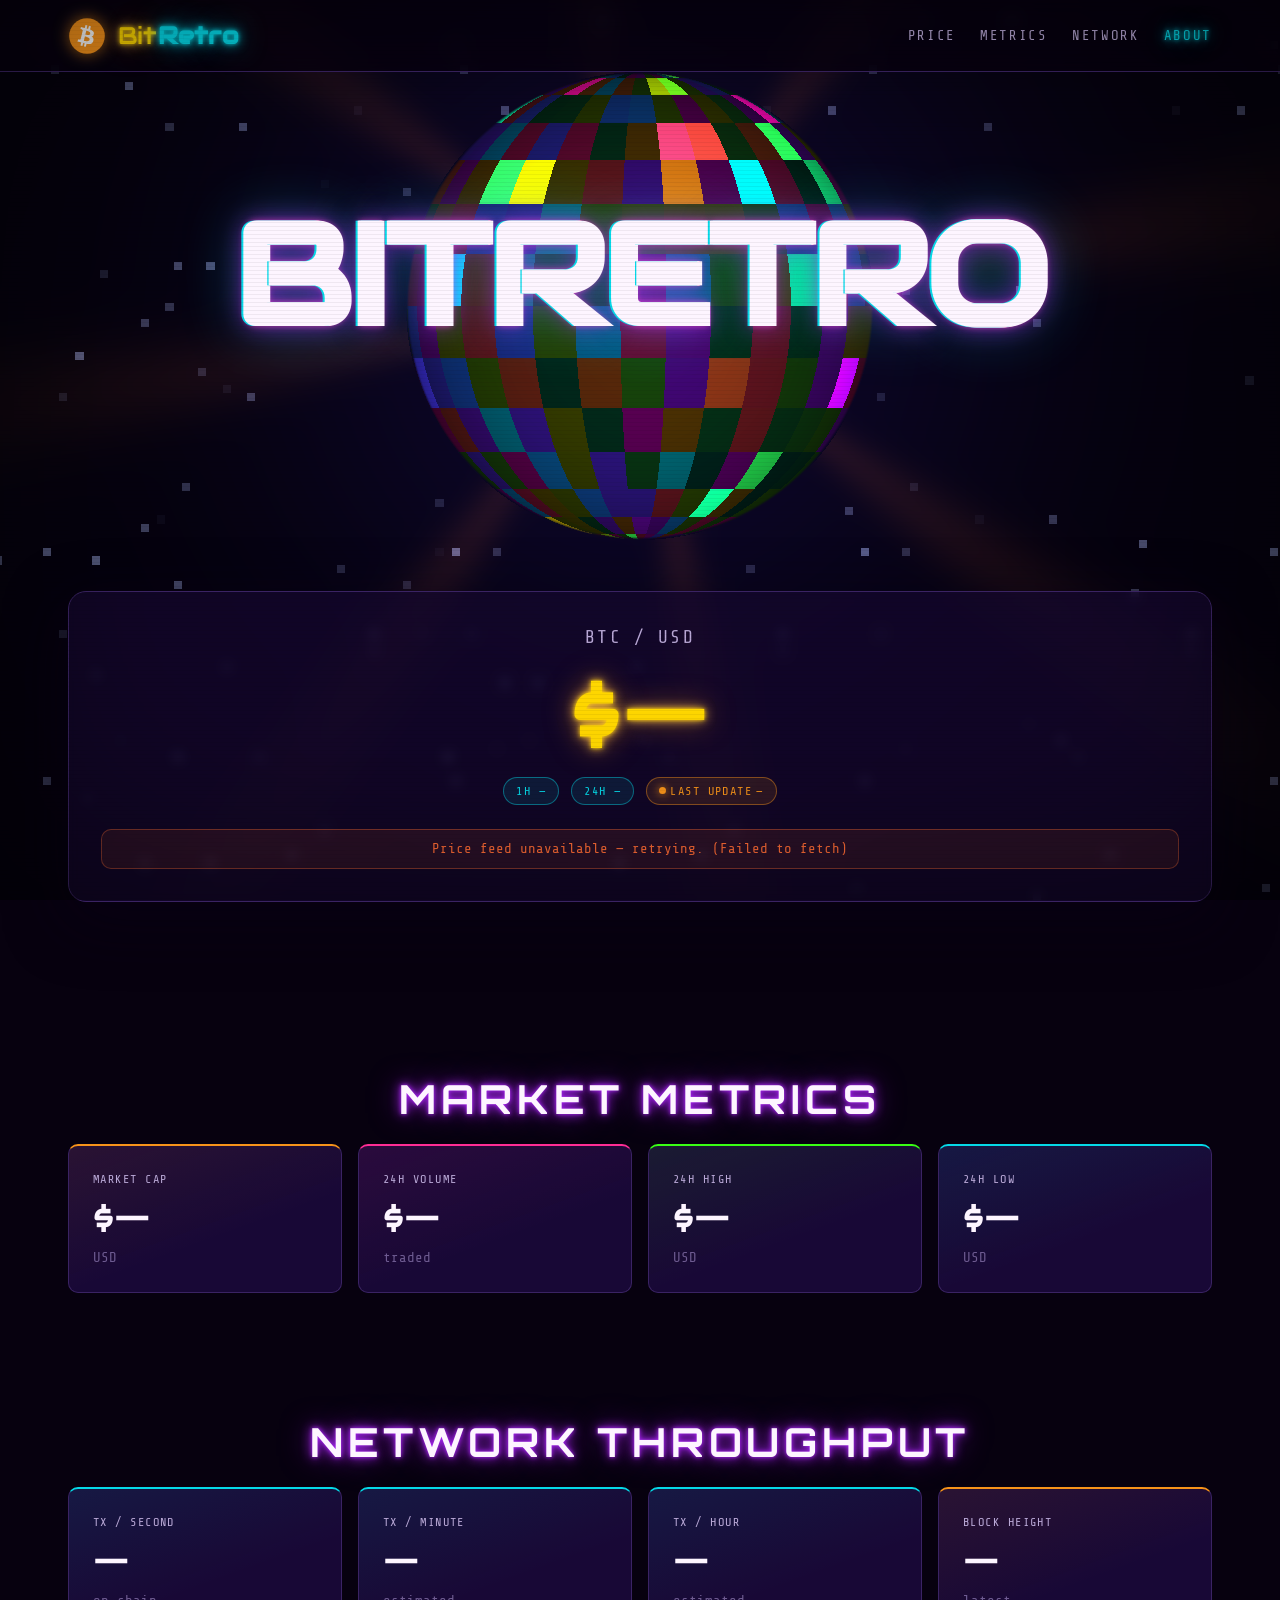
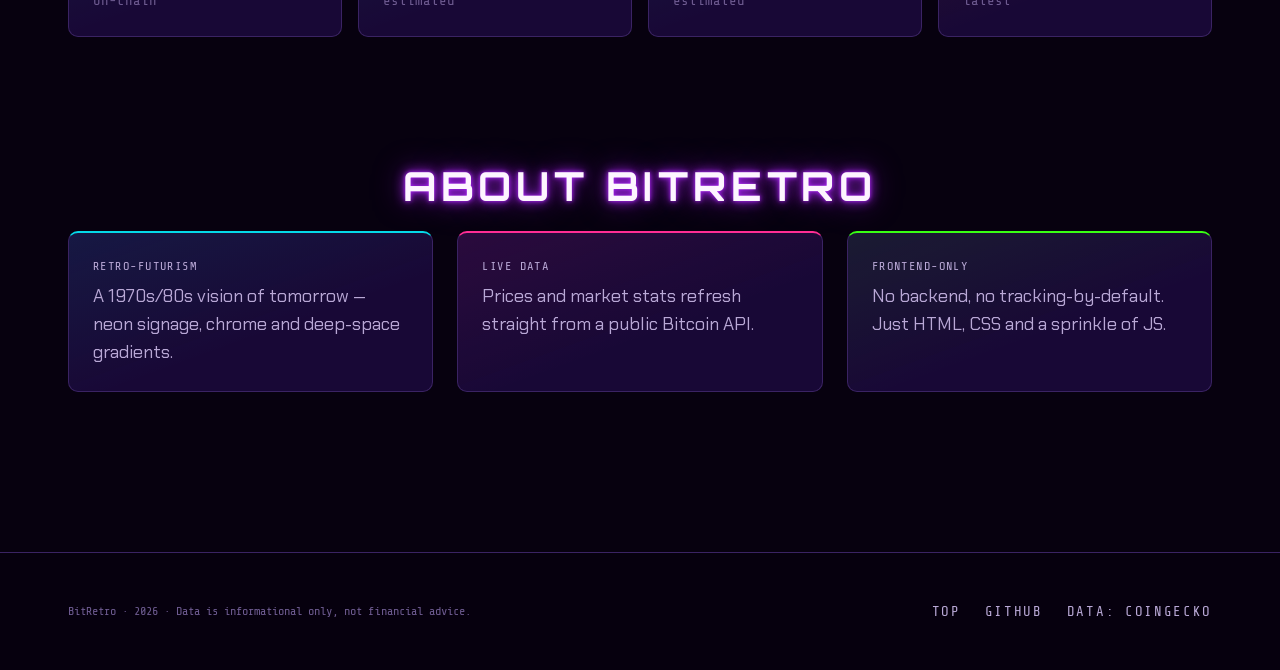
==== commit 298e3918: "feat(T05): retro-futurism visual effects - js/effects.js: WebGL disco-ball background (fullscreen fr" ====
--- a/index.html
+++ b/index.html
@@ -16,12 +16,21 @@
   <link rel="stylesheet" href="css/layout.css" />
   <!-- T03 live data states -->
   <link rel="stylesheet" href="css/data.css" />
+  <!-- T04 responsive overrides -->
+  <link rel="stylesheet" href="css/responsive.css" />
+  <!-- T05 retro-futurism effects (loaded last) -->
+  <link rel="stylesheet" href="css/effects.css" />
   <!-- Warm up the data APIs -->
   <link rel="preconnect" href="https://api.coingecko.com" />
   <link rel="preconnect" href="https://mempool.space" />
 </head>
 <body>
   <a class="skip-link" href="#main">Skip to content</a>
+
+  <!-- ===================== RETRO-FX BACKGROUND (T05) ===================== -->
+  <canvas class="fx-bg" id="fx-bg" aria-hidden="true"></canvas>
+  <div class="fx-fallback" aria-hidden="true"></div>
+  <div class="fx-scanlines" aria-hidden="true"></div>
 
   <!-- ===================== HEADER ===================== -->
   <header class="site-header">
@@ -180,5 +189,7 @@
   <script src="js/main.js" defer></script>
   <!-- T03 live Bitcoin data -->
   <script src="js/price.js" defer></script>
+  <!-- T05 retro-futurism effects -->
+  <script src="js/effects.js" defer></script>
 </body>
 </html>
--- a/css/responsive.css
+++ b/css/responsive.css
@@ -0,0 +1,127 @@
+/* ============================================================================
+   BitRetro — Responsive Layouts
+   T04: Responsive Layouts for All Devices
+   ----------------------------------------------------------------------------
+   Breakpoint strategy (loaded last so it overrides layout defaults):
+
+     Large desktop  >= 1920px   roomier container, larger type
+     Desktop         1025–1919  base layout (4-col grids, inline nav)
+     Tablet           768–1024  2-col grids
+     Mobile           321–767   single column, hamburger nav
+     Small mobile    <= 480     tightened spacing, full-width controls
+
+   Plus a flexible auto-fit grid utility and touch-friendly affordances.
+   ========================================================================== */
+
+/* --- Flexible, content-aware grid utility ---------------------------- */
+/* Cards reflow automatically between the explicit breakpoints below. */
+.stats {
+  grid-template-columns: repeat(auto-fit, minmax(min(100%, 220px), 1fr));
+}
+.about__grid {
+  grid-template-columns: repeat(auto-fit, minmax(min(100%, 260px), 1fr));
+}
+
+/* ====================================================================== */
+/* Large desktop — 1920px and up                                          */
+/* ====================================================================== */
+@media (min-width: 1920px) {
+  :root {
+    --container-max: 1480px;
+    --header-h: 5rem;
+  }
+  .hero { padding-block: var(--space-10) var(--space-8); }
+}
+
+/* ====================================================================== */
+/* Tablet — 768px to 1024px                                               */
+/* ====================================================================== */
+@media (min-width: 768px) and (max-width: 1024px) {
+  .stats { grid-template-columns: repeat(2, 1fr); }
+  .about__grid { grid-template-columns: repeat(2, 1fr); }
+  .hero { padding-block: var(--space-8) var(--space-6); }
+}
+
+/* ====================================================================== */
+/* Mobile — 767px and down (covers 320–480 and up to 767)                 */
+/* ====================================================================== */
+@media (max-width: 767px) {
+  /* Collapse inline nav into a hamburger dropdown. */
+  .nav-toggle { display: inline-flex; align-items: center; justify-content: center; }
+
+  .nav {
+    position: absolute;
+    top: var(--header-h);
+    left: 0;
+    right: 0;
+    flex-direction: column;
+    align-items: stretch;
+    gap: 0;
+    padding: var(--space-2) var(--container-pad) var(--space-4);
+    background: color-mix(in srgb, var(--color-bg-900) 96%, transparent);
+    border-bottom: var(--border-hair);
+    backdrop-filter: blur(12px);
+    transform: translateY(-12px);
+    opacity: 0;
+    visibility: hidden;
+    transition: opacity var(--dur-med) var(--ease-out),
+                transform var(--dur-med) var(--ease-out),
+                visibility var(--dur-med);
+  }
+  .nav.nav--open {
+    transform: translateY(0);
+    opacity: 1;
+    visibility: visible;
+  }
+  .nav__link {
+    display: flex;
+    align-items: center;
+    min-height: 48px; /* touch-friendly tap target */
+    padding-inline: var(--space-2);
+    border-bottom: 1px solid color-mix(in srgb, var(--color-line) 60%, transparent);
+    font-size: var(--fs-sm);
+  }
+
+  /* Single-column data grids. */
+  .stats,
+  .about__grid { grid-template-columns: 1fr; }
+
+  /* Tighten vertical rhythm on small screens. */
+  .section { padding-block: var(--space-6); }
+  .hero { padding-block: var(--space-7) var(--space-5); }
+  .price-board { margin-block: var(--space-5); }
+
+  /* Stack footer. */
+  .site-footer__inner { flex-direction: column; text-align: center; }
+  .site-footer__links { justify-content: center; flex-wrap: wrap; }
+}
+
+/* ====================================================================== */
+/* Small mobile — 480px and down                                          */
+/* ====================================================================== */
+@media (max-width: 480px) {
+  :root { --container-pad: 1rem; }
+
+  .price-board__deltas { flex-direction: column; align-items: stretch; }
+  .price-board__deltas .pill { justify-content: center; }
+
+  /* Full-width, comfortably tappable buttons. */
+  .btn { width: 100%; justify-content: center; }
+
+  .panel { padding: var(--space-4); }
+  .card { padding: var(--space-4); }
+}
+
+/* ====================================================================== */
+/* Touch devices — drop hover-only motion, enlarge targets               */
+/* ====================================================================== */
+@media (hover: none) {
+  .card:hover { transform: none; }
+  .btn:hover { transform: none; }
+  .nav__link, .btn, .pill { -webkit-tap-highlight-color: transparent; }
+}
+
+/* Landscape phones: keep the hero from eating the viewport. */
+@media (max-height: 480px) and (orientation: landscape) {
+  .hero { padding-block: var(--space-5); }
+}
--- a/css/effects.css
+++ b/css/effects.css
@@ -0,0 +1,157 @@
+/* ============================================================================
+   BitRetro — Retro-Futurism Visual Effects
+   T05: Retro-Futurism Visual Effects
+   ----------------------------------------------------------------------------
+   Layers the signature look: neon text glow, CRT scanlines, glitch transitions
+   on data refresh, and the disco-ball background (WebGL canvas + CSS fallback).
+   Loaded last so it sits on top of the base styling.
+   ========================================================================== */
+
+/* --- Background layers ----------------------------------------------- */
+
+/* WebGL disco-ball canvas, painted behind all content. */
+.fx-bg {
+  position: fixed;
+  inset: 0;
+  z-index: var(--z-bg);
+  width: 100%;
+  height: 100%;
+  pointer-events: none;
+  display: block;
+}
+
+/* Pure-CSS disco ball — shown only when WebGL is unavailable. */
+.fx-fallback {
+  position: fixed;
+  inset: 0;
+  z-index: var(--z-bg);
+  pointer-events: none;
+  display: none;
+  overflow: hidden;
+}
+.fx-fallback::before {
+  content: "";
+  position: absolute;
+  top: 8%;
+  left: 50%;
+  width: min(40vw, 360px);
+  aspect-ratio: 1;
+  transform: translateX(-50%);
+  border-radius: 50%;
+  background:
+    repeating-conic-gradient(from 0deg,
+      #ff2d95 0deg 12deg, #b026ff 12deg 24deg, #05d9e8 24deg 36deg,
+      #39ff14 36deg 48deg, #ffd700 48deg 60deg, #ff6b35 60deg 72deg);
+  filter: blur(1px) saturate(1.3) brightness(0.9);
+  box-shadow: 0 0 90px rgba(176, 38, 255, 0.5), inset 0 0 60px rgba(0,0,0,0.6);
+  opacity: 0.55;
+  animation: spin 18s linear infinite;
+}
+.fx-fallback::after {
+  content: "";
+  position: absolute;
+  inset: 0;
+  background: var(--grad-space);
+  mix-blend-mode: multiply;
+  opacity: 0.4;
+}
+body.no-webgl .fx-bg { display: none; }
+body.no-webgl .fx-fallback { display: block; }
+
+/* --- CRT scanlines + vignette overlay -------------------------------- */
+.fx-scanlines {
+  position: fixed;
+  inset: 0;
+  z-index: 9000;
+  pointer-events: none;
+  background-image: repeating-linear-gradient(
+    to bottom,
+    rgba(0, 0, 0, 0) 0px,
+    rgba(0, 0, 0, 0) 2px,
+    rgba(0, 0, 0, 0.22) 3px,
+    rgba(0, 0, 0, 0.22) 3px
+  );
+  background-size: 100% 4px;
+  opacity: 0.5;
+  mix-blend-mode: multiply;
+  animation: scanline-drift 9s linear infinite;
+}
+/* Soft CRT vignette, drawn with the same overlay element's box-shadow. */
+.fx-scanlines::after {
+  content: "";
+  position: absolute;
+  inset: 0;
+  box-shadow: inset 0 0 180px rgba(0, 0, 0, 0.85);
+  background: radial-gradient(ellipse at center, transparent 60%, rgba(0,0,0,0.35) 100%);
+}
+
+/* --- Neon glow amplification on key elements ------------------------- */
+.brand__name { animation: neon-pulse 4s ease-in-out infinite; }
+
+.price-board__price {
+  text-shadow: var(--glow-gold);
+  animation: neon-pulse 3.4s ease-in-out infinite;
+}
+
+.section__title {
+  text-shadow: var(--glow-purple);
+}
+
+.hero__title {
+  text-shadow:
+    0 0 6px rgba(255, 79, 216, 0.7),
+    0 0 26px rgba(176, 38, 255, 0.6),
+    0 0 60px rgba(5, 217, 232, 0.4);
+}
+
+/* Cards get an inner neon edge that lights on hover (over T01 base). */
+.card::after {
+  content: "";
+  position: absolute;
+  inset: 0;
+  border-radius: inherit;
+  pointer-events: none;
+  box-shadow: inset 0 0 0 1px color-mix(in srgb, var(--card-accent) 35%, transparent);
+  opacity: 0;
+  transition: opacity var(--dur-med) var(--ease-out);
+}
+.card:hover::after { opacity: 1; }
+
+/* --- Glitch transition on live-data refresh -------------------------- */
+/* effects.js adds .fx-glitch for ~400ms whenever the price value changes. */
+.fx-glitch {
+  animation: glitch-shift 360ms steps(2) 1;
+  position: relative;
+}
+.fx-glitch::before,
+.fx-glitch::after {
+  content: attr(data-glitch);
+  position: absolute;
+  inset: 0;
+  pointer-events: none;
+  opacity: 0.85;
+}
+.fx-glitch::before {
+  left: 2px;
+  color: var(--color-neon-cyan);
+  clip-path: inset(0 0 55% 0);
+  animation: glitch-clip 360ms steps(2) 1;
+}
+.fx-glitch::after {
+  left: -2px;
+  color: var(--color-neon-magenta);
+  clip-path: inset(55% 0 0 0);
+  animation: glitch-clip 360ms steps(2) reverse 1;
+}
+
+/* --- Reduced motion: calm everything down ---------------------------- */
+@media (prefers-reduced-motion: reduce) {
+  .fx-scanlines,
+  .brand__name,
+  .price-board__price,
+  .fx-fallback::before { animation: none; }
+  .fx-glitch,
+  .fx-glitch::before,
+  .fx-glitch::after { animation: none; }
+  .fx-glitch::before, .fx-glitch::after { display: none; }
+}
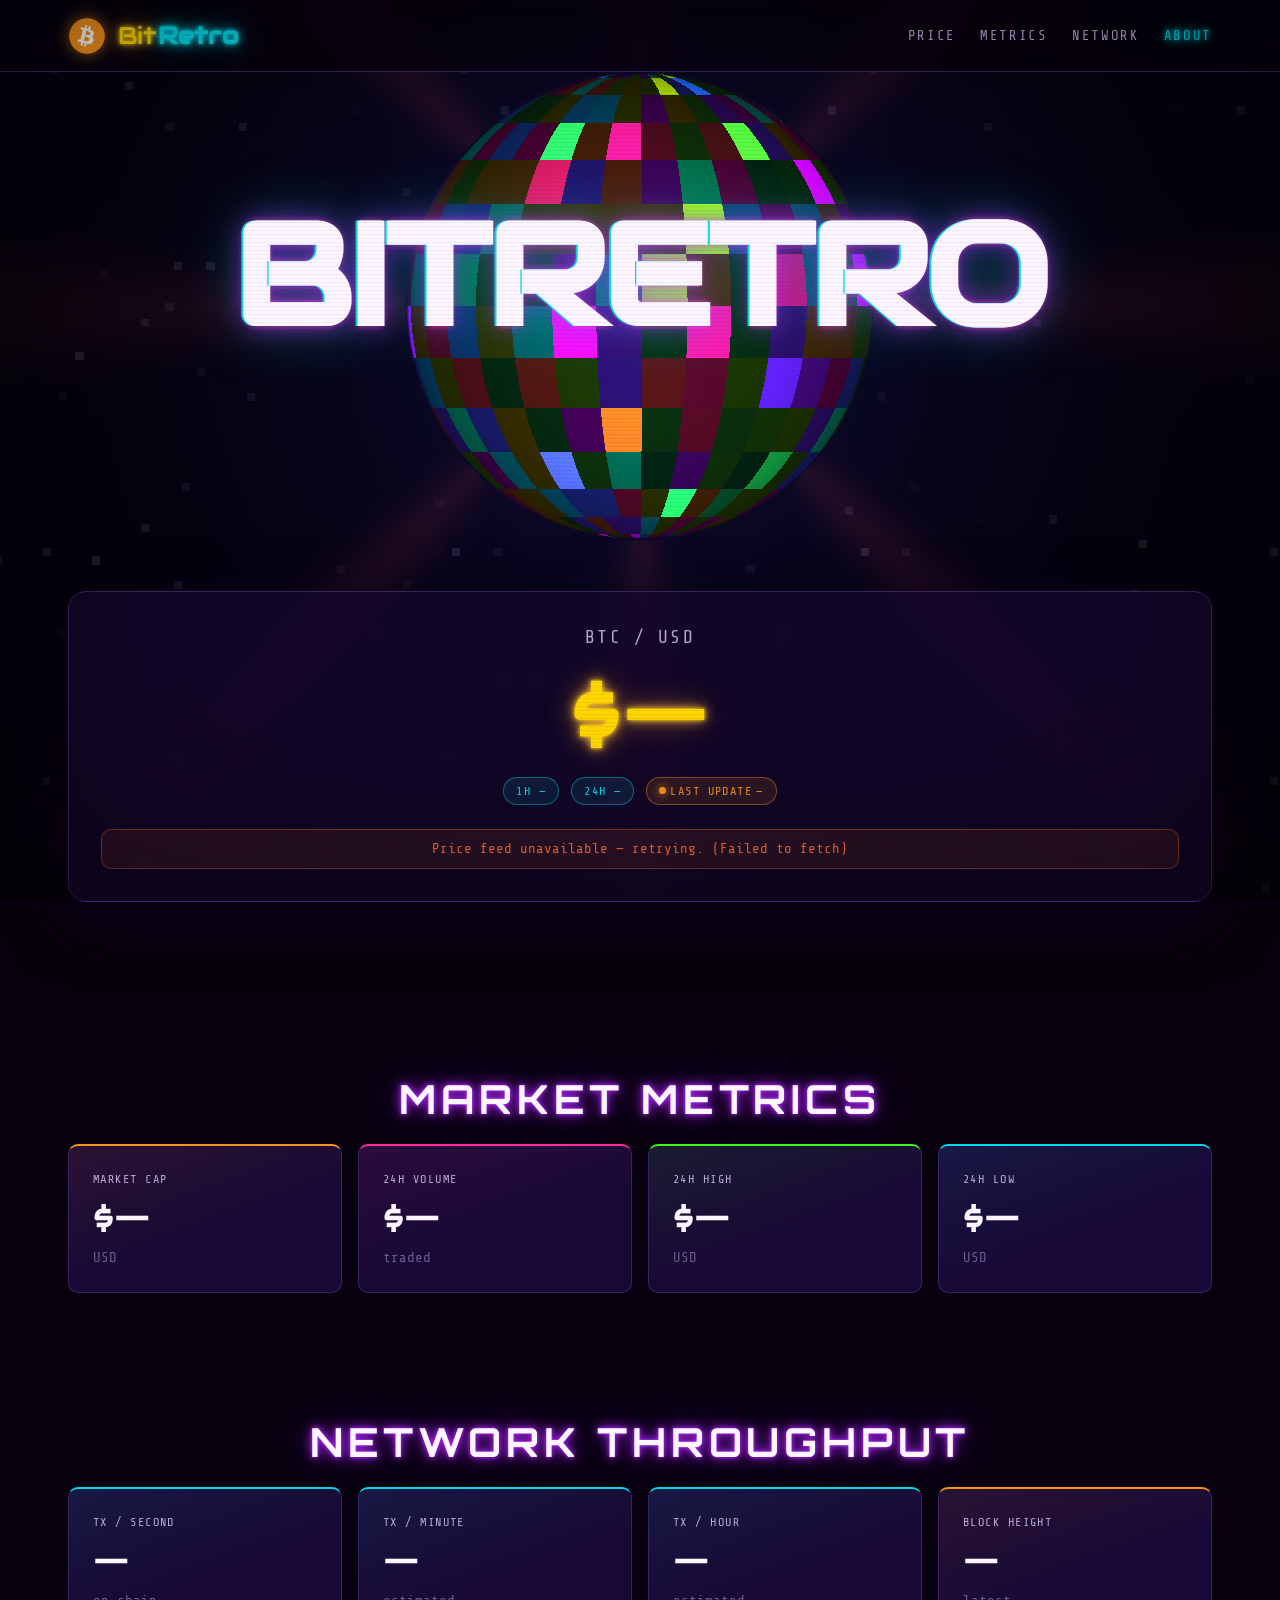
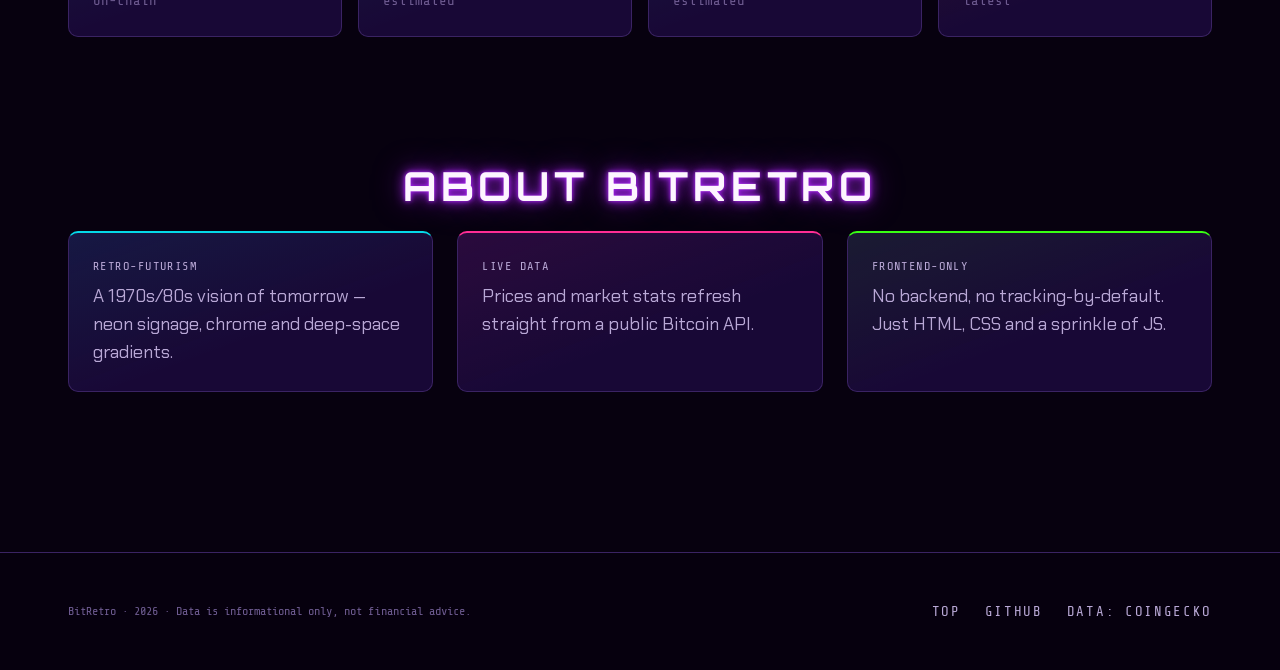
==== commit f82f2251: "feat(T06): final QA and deployment prep - docs/deploy-pages.yml: ready-to-use GitHub Pages deploy wo" ====
--- a/index.html
+++ b/index.html
@@ -5,6 +5,27 @@
   <meta name="viewport" content="width=device-width, initial-scale=1.0" />
   <title>BitRetro — Live Bitcoin, Retro-Futurised</title>
   <meta name="description" content="BitRetro: real-time Bitcoin price and market data wrapped in a 1970s/80s retro-futuristic, glam-disco design." />
+
+  <!-- T06: SEO, social & PWA metadata -->
+  <meta name="theme-color" content="#07010f" />
+  <meta name="color-scheme" content="dark" />
+  <meta name="author" content="BitRetro" />
+  <link rel="canonical" href="https://agntdev.github.io/bitretro/" />
+  <link rel="icon" href="favicon.svg" type="image/svg+xml" />
+  <link rel="manifest" href="manifest.webmanifest" />
+  <!-- Open Graph -->
+  <meta property="og:type" content="website" />
+  <meta property="og:title" content="BitRetro — Live Bitcoin, Retro-Futurised" />
+  <meta property="og:description" content="Real-time Bitcoin price and market data in a 1970s/80s retro-futuristic, glam-disco design." />
+  <meta property="og:url" content="https://agntdev.github.io/bitretro/" />
+  <meta property="og:image" content="https://agnt-gm.ams3.digitaloceanspaces.com/logos/6afba80c-f8d3-480f-afeb-e0c9cf7420d8.png" />
+  <!-- Twitter -->
+  <meta name="twitter:card" content="summary_large_image" />
+  <meta name="twitter:title" content="BitRetro — Live Bitcoin, Retro-Futurised" />
+  <meta name="twitter:description" content="Real-time Bitcoin price and market data in a retro-futuristic, glam-disco design." />
+  <meta name="twitter:image" content="https://agnt-gm.ams3.digitaloceanspaces.com/logos/6afba80c-f8d3-480f-afeb-e0c9cf7420d8.png" />
+  <!-- Privacy-first analytics config (opt-in; see js/analytics.js) -->
+  <meta name="bitretro:analytics-domain" content="" />
 
   <!-- T01 design system -->
   <link rel="stylesheet" href="css/fonts.css" />
@@ -191,5 +212,7 @@
   <script src="js/price.js" defer></script>
   <!-- T05 retro-futurism effects -->
   <script src="js/effects.js" defer></script>
+  <!-- T06 privacy-first analytics (opt-in) -->
+  <script src="js/analytics.js" defer></script>
 </body>
 </html>
